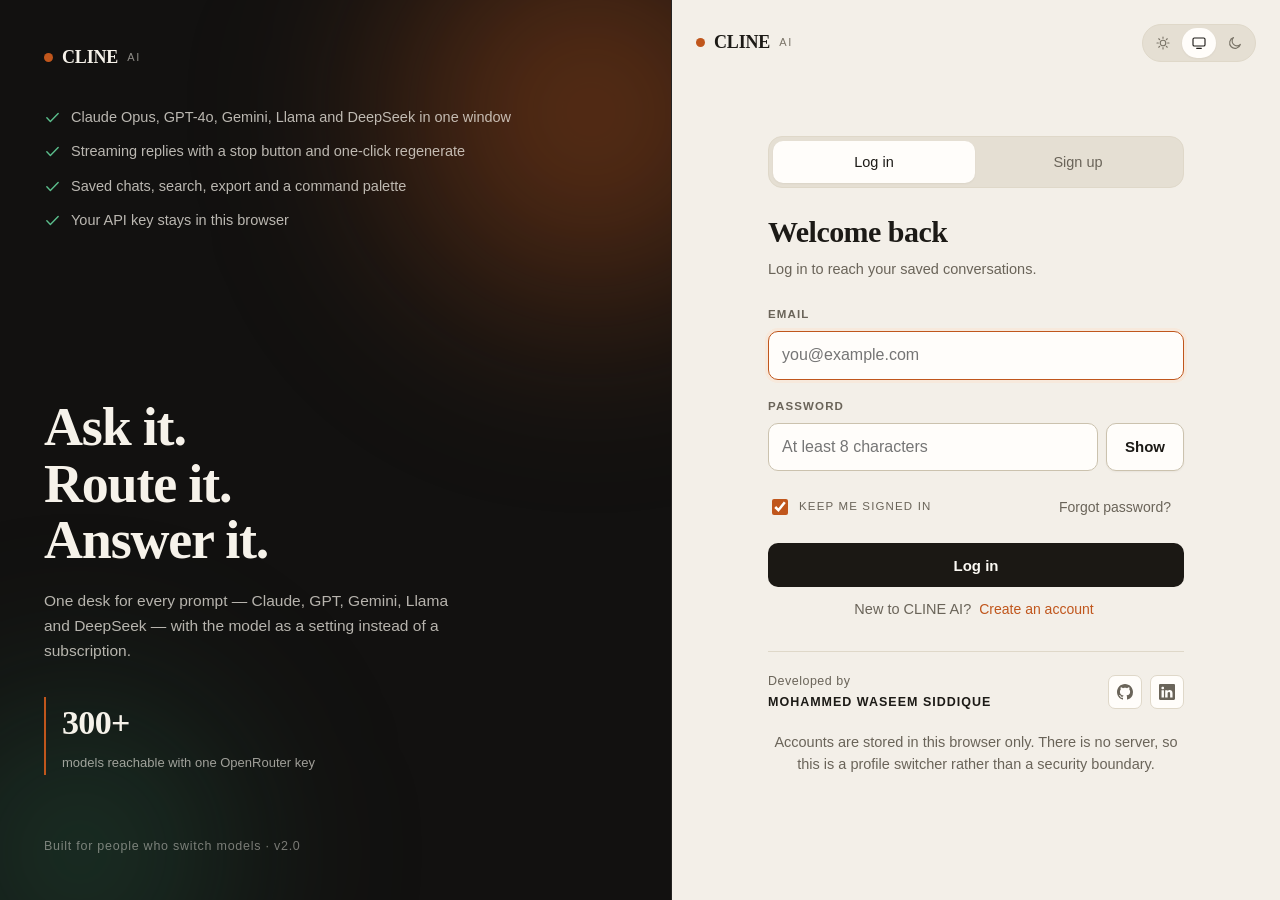
==== app.html @ dcaf340c "First Version" ====
<!doctype html>
<html lang="en">
<head>
<meta charset="utf-8" />
<meta name="viewport" content="width=device-width, initial-scale=1, viewport-fit=cover" />
<title>Workspace · CLINE AI</title>
<link rel="icon" href="data:image/svg+xml,%3Csvg xmlns='http://www.w3.org/2000/svg' viewBox='0 0 32 32'%3E%3Crect width='32' height='32' rx='7' fill='%23C0561C'/%3E%3Crect x='9' y='7' width='2.6' height='18' rx='1.3' fill='white'/%3E%3Crect x='15' y='12' width='8' height='2.6' rx='1.3' fill='white'/%3E%3Crect x='15' y='18' width='5' height='2.6' rx='1.3' fill='white'/%3E%3C/svg%3E" />
<link rel="stylesheet" href="assets/css/base.css" />
<link rel="stylesheet" href="assets/css/app.css" />
<script>(function(){try{var p=localStorage.getItem("cline.theme")||"system";var d=p==="dark"||(p==="system"&&matchMedia("(prefers-color-scheme: dark)").matches);document.documentElement.setAttribute("data-theme",d?"dark":"light");}catch(e){}})();</script>
</head>
<body>
<div class="splash" id="splash" aria-hidden="true">
  <div class="splash-mark"><span></span></div>
  <p>Cline AI</p>
</div>
<div class="shell" id="shell">
  <aside class="side" id="side" aria-label="Conversations">
    <div class="side-head">
      <a class="brand" href="index.html" style="padding:0 4px"><b>CLINE</b><span>AI</span></a>
      <div class="grow"></div>
      <button class="btn icon quiet" id="closeSide" type="button" aria-label="Close sidebar" title="Close sidebar">
        <svg viewBox="0 0 24 24" aria-hidden="true"><path d="M6 6l12 12M18 6L6 18"/></svg>
      </button>
    </div>
    <div class="side-pad">
      <button class="btn block sm" id="newChat" type="button">
        <svg viewBox="0 0 24 24" aria-hidden="true" style="width:15px;height:15px;fill:none;stroke:currentColor;stroke-width:2;stroke-linecap:round"><path d="M12 5v14M5 12h14"/></svg>
        New chat
      </button>
    </div>
    <div class="side-pad">
      <div class="search">
        <svg viewBox="0 0 24 24" aria-hidden="true"><circle cx="11" cy="11" r="6.5"/><path d="M16 16l4.5 4.5"/></svg>
        <label class="sr" for="searchChats">Search conversations</label>
        <input id="searchChats" type="search" placeholder="Search chats" autocomplete="off" />
      </div>
    </div>
    <div class="chats" id="chatList"></div>
    <div class="usage" id="usage">
      <div class="usage-top"><span>This workspace</span><b id="usageTokens">0</b></div>
      <div class="bar"><i id="usageBar"></i></div>
      <p class="usage-foot" id="usageFoot">0 messages across 0 chats</p>
    </div>
    <div class="side-foot">
      <div class="avatar" id="avatar">?</div>
      <div class="who"><b id="userName">—</b><span id="userEmail">—</span></div>
      <button class="btn icon quiet" id="openSettings" type="button" aria-label="Settings" title="Settings">
        <svg viewBox="0 0 24 24" aria-hidden="true"><circle cx="12" cy="12" r="3"/><path d="M19.4 15a1.7 1.7 0 0 0 .34 1.87l.06.06a2 2 0 1 1-2.83 2.83l-.06-.06A1.7 1.7 0 0 0 15 19.4a1.7 1.7 0 0 0-1 1.55V21a2 2 0 1 1-4 0v-.05A1.7 1.7 0 0 0 9 19.4a1.7 1.7 0 0 0-1.87.34l-.06.06a2 2 0 1 1-2.83-2.83l.06-.06A1.7 1.7 0 0 0 4.6 15a1.7 1.7 0 0 0-1.55-1H3a2 2 0 1 1 0-4h.05A1.7 1.7 0 0 0 4.6 9a1.7 1.7 0 0 0-.34-1.87l-.06-.06a2 2 0 1 1 2.83-2.83l.06.06A1.7 1.7 0 0 0 9 4.6a1.7 1.7 0 0 0 1-1.55V3a2 2 0 1 1 4 0v.05A1.7 1.7 0 0 0 15 4.6a1.7 1.7 0 0 0 1.87-.34l.06-.06a2 2 0 1 1 2.83 2.83l-.06.06A1.7 1.7 0 0 0 19.4 9v0a1.7 1.7 0 0 0 1.55 1H21a2 2 0 1 1 0 4h-.05a1.7 1.7 0 0 0-1.55 1z"/></svg>
      </button>
      <button class="btn icon quiet" id="signOut" type="button" aria-label="Sign out" title="Sign out">
        <svg viewBox="0 0 24 24" aria-hidden="true"><path d="M15 4h3a2 2 0 0 1 2 2v12a2 2 0 0 1-2 2h-3M10 8l-4 4 4 4M6 12h10"/></svg>
      </button>
    </div>
  </aside>

  <div class="main">
    <div class="top">
      <button class="btn icon quiet" id="toggleSide" type="button" aria-label="Toggle sidebar" title="Toggle sidebar">
        <svg viewBox="0 0 24 24" aria-hidden="true"><path d="M4 6h16M4 12h16M4 18h16"/></svg>
      </button>
      <span class="title" id="chatTitle">New chat</span>
      <button class="btn sm quiet" id="openPalette" type="button" title="Command palette">
        <span class="kbd" id="paletteKbd">⌘K</span>
      </button>
      <div class="theme-switch" id="themeSwitch" role="group" aria-label="Colour theme">
        <button type="button" data-theme-set="light" aria-label="Light theme"><svg viewBox="0 0 24 24" aria-hidden="true"><circle cx="12" cy="12" r="4.2"/><path d="M12 3v2M12 19v2M3 12h2M19 12h2M5.6 5.6l1.4 1.4M17 17l1.4 1.4M18.4 5.6L17 7M7 17l-1.4 1.4"/></svg></button>
        <button type="button" data-theme-set="system" aria-label="Match system theme"><svg viewBox="0 0 24 24" aria-hidden="true"><rect x="3" y="4.5" width="18" height="12" rx="2"/><path d="M8.5 20h7"/></svg></button>
        <button type="button" data-theme-set="dark" aria-label="Dark theme"><svg viewBox="0 0 24 24" aria-hidden="true"><path d="M20 14.2A8.2 8.2 0 1 1 9.8 4a6.6 6.6 0 0 0 10.2 10.2z"/></svg></button>
      </div>
      <button class="btn icon quiet" id="exportChat" type="button" aria-label="Export chat as Markdown" title="Export as Markdown">
        <svg viewBox="0 0 24 24" aria-hidden="true"><path d="M12 4v11M8 11l4 4 4-4M5 19h14"/></svg>
      </button>
    </div>

    <div class="scroll" id="scroll">
      <div class="welcome" id="welcome">
        <div class="needkey" id="needKey" hidden>
          <span>Add your OpenRouter API key to start chatting. It stays in this browser.</span>
          <button class="btn sm" type="button" id="needKeyBtn">Add key</button>
        </div>
        <h1 id="welcomeTitle">Ready when you are.</h1>
        <p>Pick a starting point, or just type below. Switch models any time — the conversation follows.</p>
        <div class="presets" id="presets"></div>
      </div>
      <div class="thread" id="thread" hidden></div>
      <button class="btn secondary sm jump" id="jump" type="button" hidden>Jump to latest</button>
    </div>

    <div class="foot">
      <div class="composer">
        <div class="alert" id="alert" role="alert" hidden>
          <p id="alertText"></p>
          <button type="button" id="alertClose">Dismiss</button>
        </div>
        <div class="box">
          <label class="sr" for="input">Message</label>
          <textarea id="input" rows="1" placeholder="Ask anything…"></textarea>
          <div class="controls">
            <label class="sr" for="modelPick">Model</label>
            <select class="model" id="modelPick"></select>
            <button class="btn sm quiet" id="regen" type="button" hidden title="Regenerate last reply">Regenerate</button>
            <div class="grow"></div>
            <span class="count" id="count">Enter to send</span>
            <button class="send" id="send" type="button">Send</button>
          </div>
        </div>
      </div>
    </div>
  </div>
</div>

<dialog id="settings" aria-labelledby="settingsTitle">
  <form class="sheet" id="settingsForm" method="dialog">
    <header>
      <div><h2 id="settingsTitle">Settings</h2><p>Saved in this browser for your account only.</p></div>
    </header>
    <div class="field">
      <label for="apiKey">OpenRouter API key</label>
      <div class="row">
        <input class="input mono" type="password" id="apiKey" placeholder="sk-or-v1-…" autocomplete="off" spellcheck="false" />
        <button class="btn secondary" type="button" id="revealKey" aria-pressed="false" style="min-width:74px">Show</button>
      </div>
      <p class="note">Create one at <a href="https://openrouter.ai/keys" target="_blank" rel="noopener noreferrer">openrouter.ai/keys</a>. Sent only to OpenRouter.</p>
    </div>
    <div class="field">
      <label for="modelSelect">Default model</label>
      <select class="input" id="modelSelect"></select>
    </div>
    <div class="field" id="customWrap" hidden>
      <label for="customModel">Model ID</label>
      <input class="input mono" type="text" id="customModel" placeholder="vendor/model-name" spellcheck="false" />
      <p class="note">Any ID from openrouter.ai/models.</p>
    </div>
    <div class="field">
      <label for="systemPrompt">System prompt</label>
      <textarea class="input" id="systemPrompt" placeholder="You are a helpful assistant."></textarea>
      <p class="note" id="personaRow" style="display:flex;flex-wrap:wrap;gap:6px;align-items:center">Presets:</p>
    </div>
    <div class="field">
      <label for="temp">Creativity <span class="note" style="display:inline" id="tempVal">0.7</span></label>
      <input type="range" id="temp" min="0" max="1.5" step="0.1" style="width:100%;accent-color:var(--accent)" />
    </div>
    <footer>
      <button class="btn danger" type="button" id="wipe">Delete all my data</button>
      <div class="grow"></div>
      <button class="btn secondary" type="button" id="cancelSettings">Cancel</button>
      <button class="btn" type="submit">Save</button>
    </footer>
  </form>
</dialog>

<dialog id="palette" aria-label="Command palette">
  <div class="p-in">
    <svg viewBox="0 0 24 24" aria-hidden="true" style="width:16px;height:16px;fill:none;stroke:var(--ink-3);stroke-width:1.8"><circle cx="11" cy="11" r="6.5"/><path d="M16 16l4.5 4.5"/></svg>
    <label class="sr" for="paletteInput">Search commands and chats</label>
    <input id="paletteInput" type="text" placeholder="Search chats or run a command…" autocomplete="off" />
    <span class="kbd">Esc</span>
  </div>
  <ul id="paletteList"></ul>
  <div class="none" id="paletteNone" hidden>Nothing matches that.</div>
</dialog>

<dialog id="shortcuts" aria-labelledby="shortcutsTitle">
  <div class="sheet">
    <header><div><h2 id="shortcutsTitle">Keyboard shortcuts</h2><p>Everything reachable without the mouse.</p></div></header>
    <div class="shortcuts" id="shortcutList"></div>
    <footer><div class="grow"></div><button class="btn" type="button" id="closeShortcuts">Done</button></footer>
  </div>
</dialog>

<div id="toasts"></div>
<script src="assets/js/core.js"></script>
<script src="assets/js/app.js"></script>
</body>
</html>
---- assets/css/base.css ----
/* CLINE AI — design tokens, primitives, shared components */
:root{
  --canvas:#F3EFE8; --surface:#EAE4D9; --raised:#FFFDFA; --sunken:#E5DFD3;
  --border:#DFD8C9; --border-strong:#CBC2AE;
  --ink:#1C1A16; --ink-2:#6A6459; --ink-3:#7A7468;
  --accent:#C0561C; --accent-hover:#A64814; --accent-ink:#FFFFFF; --accent-soft:#F7E9DC;
  --btn-ink:#1B1814; --btn-ink-hover:#332E27; --btn-ink-text:#FBF8F3;
  --good:#2F7D5B; --info:#4E7FB8; --danger:#B03D2C; --danger-soft:#F8E7E3;
  --shadow-1:0 1px 2px rgba(60,48,32,.06);
  --shadow-2:0 2px 4px rgba(60,48,32,.06),0 8px 24px rgba(60,48,32,.09);
  --shadow-3:0 2px 6px rgba(60,48,32,.08),0 18px 48px rgba(45,35,22,.16);
  --r-sm:7px; --r:10px; --r-lg:14px; --r-xl:20px;
  --sans:-apple-system,BlinkMacSystemFont,"Segoe UI",Roboto,Helvetica,Arial,sans-serif;
  --display:Georgia,"Iowan Old Style","Palatino Linotype","Book Antiqua",Palatino,"Times New Roman",serif;
  --mono:ui-monospace,SFMono-Regular,Menlo,Consolas,"Liberation Mono",monospace;
  --measure:46rem;
  --ease:cubic-bezier(.2,.7,.2,1);
  --fast:140ms; --mid:260ms; --slow:520ms;
}
:root[data-theme="dark"]{
  --canvas:#131211; --surface:#1B1A18; --raised:#201F1C; --sunken:#0C0B0A;
  --border:rgba(245,240,230,.12); --border-strong:rgba(245,240,230,.26);
  --ink:#F6F2EA; --ink-2:rgba(246,242,234,.70); --ink-3:rgba(246,242,234,.52);
  --accent:#E08347; --accent-hover:#EE9558; --accent-ink:#191510; --accent-soft:rgba(224,131,71,.15);
  --btn-ink:#F0EAE0; --btn-ink-hover:#FFFFFF; --btn-ink-text:#181510;
  --good:#5BBE8C; --info:#6D9DD6; --danger:#E8897A; --danger-soft:rgba(232,137,122,.13);
  --shadow-1:0 1px 2px rgba(0,0,0,.45);
  --shadow-2:0 2px 4px rgba(0,0,0,.45),0 8px 24px rgba(0,0,0,.5);
  --shadow-3:0 2px 6px rgba(0,0,0,.5),0 18px 48px rgba(0,0,0,.6);
}
*,*::before,*::after{box-sizing:border-box}
[hidden]{display:none !important}
html,body{height:100%}
html{-webkit-text-size-adjust:100%}
body{
  margin:0;background:var(--canvas);color:var(--ink);
  font:16px/1.55 var(--sans);-webkit-font-smoothing:antialiased;text-rendering:optimizeLegibility;
}
h1,h2,h3,h4{margin:0;font-weight:600;letter-spacing:-.018em;line-height:1.18}
.display,.hero h1,.sec-head h2,.welcome h1,.auth-card h1,.sheet h2,.stat b,.panel h2{font-family:var(--display);font-weight:600;letter-spacing:-.012em}
p{margin:0}
a{color:var(--accent)}
button,input,select,textarea{font:inherit;color:inherit}
:focus-visible{outline:2px solid var(--accent);outline-offset:2px;border-radius:4px}
.sr{position:absolute;width:1px;height:1px;overflow:hidden;clip:rect(0 0 0 0);white-space:nowrap}
.skip{position:absolute;left:12px;top:-60px;z-index:60;background:var(--raised);border:1px solid var(--border);border-radius:var(--r);padding:10px 14px;box-shadow:var(--shadow-2)}
.skip:focus{top:12px}

/* ---- buttons ---- */
.btn{
  display:inline-flex;align-items:center;justify-content:center;gap:8px;
  min-height:44px;padding:0 18px;border-radius:var(--r);
  border:1px solid transparent;background:var(--btn-ink);color:var(--btn-ink-text);
  font-size:15px;font-weight:550;cursor:pointer;text-decoration:none;white-space:nowrap;
  transition:background var(--fast) var(--ease),transform var(--fast) var(--ease),box-shadow var(--fast) var(--ease),border-color var(--fast) var(--ease),color var(--fast) var(--ease);
}
.btn:hover{background:var(--btn-ink-hover)}
.btn.accent{background:var(--accent);color:var(--accent-ink)}
.btn.accent:hover{background:var(--accent-hover)}
.btn:active{transform:translateY(1px)}
.btn[disabled]{opacity:.45;cursor:default;transform:none}
.btn.secondary{background:var(--raised);color:var(--ink);border-color:var(--border-strong);box-shadow:var(--shadow-1)}
.btn.secondary:hover{border-color:var(--ink-3);background:var(--surface)}
.btn.quiet{background:transparent;color:var(--ink-2);border-color:transparent;box-shadow:none}
.btn.quiet:hover{background:var(--surface);color:var(--ink)}
.btn.sm{min-height:36px;padding:0 12px;font-size:14px;font-weight:500}
.btn.icon{min-width:40px;min-height:40px;padding:0;border-radius:var(--r-sm)}
.btn.block{width:100%}
.btn.danger{background:transparent;color:var(--danger);border-color:transparent}
.btn.danger:hover{background:var(--danger-soft)}

/* ---- fields ---- */
.field{margin-bottom:18px}
.field > label{display:block;font-size:11.5px;font-weight:600;letter-spacing:.1em;text-transform:uppercase;color:var(--ink-2);margin-bottom:7px}
.field .note{margin-top:6px;font-size:13px;color:var(--ink-3)}
.field .note.err{color:var(--danger)}
.input,select.input,textarea.input{
  width:100%;min-height:46px;padding:11px 13px;
  background:var(--raised);color:var(--ink);
  border:1px solid var(--border-strong);border-radius:var(--r);
  transition:border-color var(--fast) var(--ease),box-shadow var(--fast) var(--ease);
}
.input:focus,select.input:focus,textarea.input:focus{outline:none;border-color:var(--accent);box-shadow:0 0 0 3px var(--accent-soft)}
textarea.input{min-height:92px;resize:vertical;line-height:1.5}
.input.mono{font-family:var(--mono);font-size:13.5px}
.row{display:flex;gap:8px}
.row .input{flex:1;min-width:0}
.seg{display:inline-flex;background:var(--sunken);border:1px solid var(--border);border-radius:var(--r);padding:3px;gap:2px}
.seg button{
  min-height:34px;padding:0 12px;border:0;border-radius:var(--r-sm);background:transparent;
  color:var(--ink-2);font-size:13.5px;cursor:pointer;transition:background var(--fast),color var(--fast);
}
.seg button:hover{color:var(--ink)}
.seg button[aria-pressed="true"]{background:var(--raised);color:var(--ink);box-shadow:var(--shadow-1)}

/* ---- dialogs ---- */
dialog{
  width:min(34rem,calc(100vw - 28px));max-height:min(88dvh,46rem);overflow:auto;padding:0;
  background:var(--raised);color:var(--ink);
  border:1px solid var(--border);border-radius:var(--r-lg);box-shadow:var(--shadow-3);
}
dialog::backdrop{background:rgba(10,12,18,.5);backdrop-filter:blur(2px)}
.sheet{padding:22px}
.sheet header{display:flex;align-items:flex-start;gap:12px;margin-bottom:18px}
.sheet header div{flex:1}
.sheet h2{font-size:18px}
.sheet header p{margin-top:4px;font-size:13.5px;color:var(--ink-2)}
.sheet footer{display:flex;align-items:center;gap:10px;margin-top:22px}
.sheet footer .grow{flex:1}
@media (prefers-reduced-motion: no-preference){
  dialog[open]{animation:pop var(--mid) var(--ease)}
  dialog[open]::backdrop{animation:fade var(--mid) var(--ease)}
}
@keyframes pop{from{opacity:0;transform:translateY(10px) scale(.985)}}
@keyframes fade{from{opacity:0}}

/* ---- toasts ---- */
#toasts{position:fixed;z-index:80;bottom:18px;left:50%;transform:translateX(-50%);display:flex;flex-direction:column;gap:8px;width:min(26rem,calc(100vw - 24px));pointer-events:none}
.toast{
  display:flex;gap:10px;align-items:center;
  background:var(--raised);border:1px solid var(--border);border-left:3px solid var(--accent);
  border-radius:var(--r);padding:11px 14px;font-size:14px;box-shadow:var(--shadow-2);pointer-events:auto;
}
.toast.good{border-left-color:var(--good)}
.toast.bad{border-left-color:var(--danger)}
@media (prefers-reduced-motion: no-preference){.toast{animation:slide var(--mid) var(--ease)}}
@keyframes slide{from{opacity:0;transform:translateY(12px)}}

/* ---- theme switch ---- */
.theme-switch{display:inline-flex;align-items:center;gap:2px;background:var(--sunken);border:1px solid var(--border);border-radius:999px;padding:3px}
.theme-switch button{
  width:34px;height:30px;display:grid;place-items:center;border:0;border-radius:999px;
  background:transparent;color:var(--ink-3);cursor:pointer;transition:background var(--fast),color var(--fast)
}
.theme-switch button:hover{color:var(--ink)}
.theme-switch button[aria-pressed="true"]{background:var(--raised);color:var(--ink);box-shadow:var(--shadow-1)}
.theme-switch svg{width:16px;height:16px;fill:none;stroke:currentColor;stroke-width:1.7;stroke-linecap:round;stroke-linejoin:round}

/* ---- brand + code copy ---- */
.brand{display:inline-flex;align-items:center;gap:9px;text-decoration:none;color:var(--ink)}
.brand::before{content:"";width:9px;height:9px;border-radius:50%;background:var(--accent);flex:0 0 auto}
.brand b{font-family:var(--display);font-size:18px;font-weight:600;letter-spacing:-.01em}
.brand span{font-size:11px;letter-spacing:.16em;color:var(--ink-3);text-transform:uppercase}
.copy-code{
  background:transparent;border:1px solid var(--border);border-radius:5px;
  padding:3px 9px;font-size:11.5px;color:var(--ink-3);cursor:pointer;
  transition:color var(--fast),border-color var(--fast),background var(--fast)
}
.copy-code:hover{color:var(--ink);border-color:var(--border-strong);background:var(--raised)}

/* ---- splash ---- */
.splash{
  position:fixed;inset:0;z-index:120;display:grid;place-content:center;justify-items:center;gap:26px;
  background:var(--canvas);
}
.splash.out{opacity:0;pointer-events:none;transition:opacity 260ms var(--ease)}
.splash-mark{
  width:62px;height:62px;border-radius:50%;
  border:1.5px solid var(--border-strong);border-top-color:var(--accent);
  display:grid;place-items:center;
}
.splash-mark span{width:11px;height:11px;border-radius:50%;background:var(--accent);display:block}
@media (prefers-reduced-motion: no-preference){
  .splash-mark{animation:spin 900ms linear infinite}
  .splash-mark span{animation:breathe 1.4s var(--ease) infinite}
}
@keyframes spin{to{transform:rotate(360deg)}}
@keyframes breathe{50%{transform:scale(.72);opacity:.6}}
.splash p{
  font-family:var(--display);font-size:16.5px;letter-spacing:.34em;text-transform:uppercase;
  color:var(--ink-3);margin:0;padding-left:.34em
}
---- assets/css/app.css ----
/* CLINE AI — workspace */
/* app.css is loaded only by app.html, so the document itself never scrolls:
   the transcript is the only scroll container. */
html,body{height:100%;overflow:hidden}
.shell{
  display:grid;grid-template-columns:272px 1fr;grid-template-rows:minmax(0,1fr);
  height:100dvh;max-height:100dvh;overflow:hidden
}
.shell.collapsed{grid-template-columns:0 1fr}

/* ---- sidebar ---- */
.side{
  display:flex;flex-direction:column;min-width:0;min-height:0;overflow:hidden;
  background:var(--surface);border-right:1px solid var(--border);
}
.side-head{display:flex;align-items:center;gap:8px;padding:12px 12px 8px}
.side-head .grow{flex:1;min-width:0}
.side-pad{padding:4px 12px 10px}
.search{position:relative}
.search input{width:100%;min-height:38px;padding:8px 12px 8px 32px;font-size:14px;background:var(--raised);border:1px solid var(--border);border-radius:var(--r-sm);color:var(--ink)}
.search input:focus{outline:none;border-color:var(--accent);box-shadow:0 0 0 3px var(--accent-soft)}
.search svg{position:absolute;left:10px;top:50%;transform:translateY(-50%);width:14px;height:14px;fill:none;stroke:var(--ink-3);stroke-width:1.8;pointer-events:none}
.chats{flex:1 1 auto;min-height:0;overflow-y:auto;padding:4px 8px 8px}
.chats-label{padding:8px 4px 6px;font-size:11px;font-weight:600;letter-spacing:.14em;color:var(--ink-3)}
.chat-item{
  position:relative;display:flex;align-items:center;gap:8px;width:100%;
  padding:9px 8px;border:0;border-radius:var(--r-sm);background:transparent;color:var(--ink-2);
  text-align:left;cursor:pointer;font-size:14px;transition:background var(--fast),color var(--fast)
}
.chat-item:hover{background:var(--raised);color:var(--ink)}
.chat-item[aria-current="true"]{background:var(--raised);color:var(--ink);box-shadow:var(--shadow-1)}
.chat-item .t{flex:1;min-width:0;overflow:hidden;text-overflow:ellipsis;white-space:nowrap}
.chat-item .x{
  flex:0 0 auto;width:26px;height:26px;display:grid;place-items:center;border:0;border-radius:5px;
  background:transparent;color:var(--ink-3);cursor:pointer;opacity:0;transition:opacity var(--fast),color var(--fast),background var(--fast)
}
.chat-item:hover .x,.chat-item .x:focus-visible{opacity:1}
.chat-item .x:hover{background:var(--sunken);color:var(--danger)}
@media (hover:none){.chat-item .x{opacity:1}}
.empty-list{padding:16px 8px;font-size:13.5px;color:var(--ink-3)}

.usage{margin:0 12px 10px;padding:12px;background:var(--raised);border:1px solid var(--border);border-radius:var(--r)}
.usage-top{display:flex;justify-content:space-between;font-size:11px;font-weight:600;letter-spacing:.1em;text-transform:uppercase;color:var(--ink-3);margin-bottom:8px}
.usage-top b{font-variant-numeric:tabular-nums;letter-spacing:.04em;color:var(--ink-2)}
.bar{height:5px;border-radius:999px;background:var(--sunken);overflow:hidden}
.bar i{display:block;height:100%;width:0;background:var(--accent);transition:width var(--slow) var(--ease)}
.usage-foot{margin-top:8px;font-size:11.5px;color:var(--ink-3)}

.side-foot{border-top:1px solid var(--border);padding:10px 12px;display:flex;align-items:center;gap:10px}
.avatar{width:32px;height:32px;flex:0 0 auto;border-radius:50%;display:grid;place-items:center;background:var(--accent);color:var(--accent-ink);font-size:13px;font-weight:600}
.who{flex:1;min-width:0}
.who b{display:block;font-size:13.5px;font-weight:550;overflow:hidden;text-overflow:ellipsis;white-space:nowrap}
.who span{display:block;font-size:12px;color:var(--ink-3);overflow:hidden;text-overflow:ellipsis;white-space:nowrap}

/* ---- main ---- */
.main{display:flex;flex-direction:column;min-width:0;min-height:0;background:var(--canvas)}
.top{flex:0 0 auto;display:flex;align-items:center;gap:10px;padding:10px 16px;border-bottom:1px solid var(--border);min-height:58px}
.top .title{flex:1;min-width:0;font-family:var(--display);font-size:16px;font-weight:600;overflow:hidden;text-overflow:ellipsis;white-space:nowrap}
.top .btn.icon svg,.side .btn.icon svg{width:17px;height:17px;fill:none;stroke:currentColor;stroke-width:1.8;stroke-linecap:round;stroke-linejoin:round}
.kbd{font-family:var(--mono);font-size:11px;border:1px solid var(--border);border-bottom-width:2px;border-radius:5px;padding:2px 5px;color:var(--ink-3);background:var(--surface)}

.scroll{flex:1 1 auto;min-height:0;overflow-y:auto;overscroll-behavior:contain;position:relative}
.thread{max-width:var(--measure);margin:0 auto;padding:28px 20px 24px}
.msg{position:relative;padding-left:22px;border-left:1px solid var(--border-strong);margin-bottom:26px}
.msg.user{border-left-color:var(--accent)}
.msg.user .body{color:var(--ink)}
@media (prefers-reduced-motion: no-preference){.msg{animation:msgin var(--mid) var(--ease)}}
@keyframes msgin{from{opacity:0;transform:translateY(8px)}}
.msg .who-line{display:flex;align-items:center;gap:8px;font-size:12.5px;color:var(--ink-3);margin-bottom:6px}
.msg.user .who-line{color:var(--accent)}
.msg .who-line .mid{font-family:var(--mono);font-size:11.5px}
.body{font-size:16px;line-height:1.62;overflow-wrap:anywhere}
.body p{margin:0 0 .75em}
.body p:last-child{margin-bottom:0}
.body ul,.body ol{margin:0 0 .75em;padding-left:1.25em}
.body li{margin:.2em 0}
.body h3{font-size:1.05em;margin:1em 0 .4em}
.body code{font-family:var(--mono);font-size:.875em;background:var(--surface);border:1px solid var(--border);border-radius:4px;padding:.08em .32em}
.body pre{margin:0 0 .75em;background:var(--surface);border:1px solid var(--border);border-radius:var(--r);overflow:hidden}
.body pre .pre-top{display:flex;align-items:center;justify-content:space-between;padding:6px 8px 6px 12px;border-bottom:1px solid var(--border)}
.body pre .lang{font-family:var(--mono);font-size:11px;color:var(--ink-3)}
.body pre code{display:block;padding:12px 14px;background:none;border:0;font-size:13px;line-height:1.55;overflow-x:auto}
.caret{display:inline-block;width:.5em;height:1.05em;vertical-align:-.18em;background:var(--accent);margin-left:2px}
@media (prefers-reduced-motion: no-preference){.caret{animation:blink 1.1s steps(2,start) infinite}}
@keyframes blink{50%{opacity:0}}
.tools{display:flex;gap:2px;margin-top:8px;height:30px}
.tools button{background:none;border:0;padding:4px 8px;border-radius:5px;cursor:pointer;font-size:12.5px;color:var(--ink-3);transition:color var(--fast),background var(--fast)}
.tools button:hover{color:var(--ink);background:var(--surface)}
.msg:not(:hover) .tools{opacity:0;transition:opacity var(--fast)}
.msg:focus-within .tools{opacity:1}
@media (hover:none){.msg:not(:hover) .tools{opacity:1}}
.typing{display:inline-flex;gap:4px;align-items:center;height:22px}
.typing i{width:5px;height:5px;border-radius:50%;background:var(--ink-3)}
@media (prefers-reduced-motion: no-preference){
  .typing i{animation:bounce 1.1s var(--ease) infinite}
  .typing i:nth-child(2){animation-delay:.14s}
  .typing i:nth-child(3){animation-delay:.28s}
}
@keyframes bounce{0%,60%,100%{transform:translateY(0);opacity:.45}30%{transform:translateY(-4px);opacity:1}}

/* welcome */
.welcome{max-width:var(--measure);margin:0 auto;padding:48px 20px 24px}
.welcome h1{font-size:clamp(22px,3.4vw,28px);letter-spacing:-.02em}
.welcome > p{margin:10px 0 26px;color:var(--ink-2);max-width:34rem}
.needkey{display:flex;flex-wrap:wrap;gap:12px;align-items:center;margin-bottom:24px;padding:14px 16px;background:var(--accent-soft);border:1px solid var(--border);border-radius:var(--r);font-size:14.5px}
.needkey span{flex:1 1 15rem;min-width:0}
.presets{display:grid;grid-template-columns:repeat(2,1fr);gap:10px}
@media (max-width:620px){.presets{grid-template-columns:1fr}}
.preset{
  text-align:left;background:var(--raised);border:1px solid var(--border);border-radius:var(--r);
  padding:14px;cursor:pointer;min-height:56px;transition:transform var(--fast) var(--ease),border-color var(--fast),box-shadow var(--fast)
}
.preset:hover{transform:translateY(-2px);border-color:var(--border-strong);box-shadow:var(--shadow-1)}
.preset b{display:block;font-family:var(--display);font-size:15px;font-weight:600}
.preset span{display:block;margin-top:3px;font-size:13px;color:var(--ink-2)}

/* composer */
.foot{flex:0 0 auto;border-top:1px solid var(--border);background:var(--canvas);padding-bottom:env(safe-area-inset-bottom)}
.composer{max-width:var(--measure);margin:0 auto;padding:12px 20px 14px}
.alert{display:flex;gap:12px;align-items:flex-start;margin-bottom:10px;padding:10px 12px;background:var(--danger-soft);border:1px solid var(--danger);border-radius:var(--r);color:var(--danger);font-size:14px}
.alert p{flex:1}
.alert button{background:none;border:0;cursor:pointer;color:inherit;font-size:13px;padding:2px 4px;text-decoration:underline}
.box{border:1px solid var(--border-strong);border-radius:var(--r);background:var(--raised);transition:border-color var(--fast),box-shadow var(--fast)}
.box:focus-within{border-color:var(--accent);box-shadow:0 0 0 3px var(--accent-soft)}
.box textarea{display:block;width:100%;border:0;background:none;resize:none;padding:12px 14px 6px;font:16px/1.5 var(--sans);color:var(--ink);max-height:38vh}
.box textarea:focus{outline:none}
.box textarea::placeholder{color:var(--ink-3)}
.controls{display:flex;flex-wrap:wrap;align-items:center;gap:8px;padding:6px 8px 8px 10px}
.model{
  flex:0 1 auto;min-width:0;font-family:var(--mono);font-size:12.5px;color:var(--ink-2);background:var(--surface);
  border:1px solid var(--border);border-radius:var(--r-sm);padding:7px 8px;min-height:36px;max-width:min(52vw,17rem);cursor:pointer
}
.model:hover{border-color:var(--border-strong)}
.controls .grow{flex:1}
.count{font-size:12px;color:var(--ink-3);font-variant-numeric:tabular-nums}
@media (max-width:560px){.count{display:none}}
.send{min-height:44px;min-width:78px;padding:0 18px;background:var(--btn-ink);color:var(--btn-ink-text);border:1px solid transparent;border-radius:var(--r);font-size:15px;font-weight:550;cursor:pointer;transition:background var(--fast)}
.send:hover{background:var(--btn-ink-hover)}
.send[disabled]{opacity:.45;cursor:default}
.send.stop{background:var(--raised);color:var(--ink);border-color:var(--border-strong)}

/* jump to latest */
.jump{position:absolute;left:50%;bottom:16px;transform:translateX(-50%);z-index:5}

/* ---- mobile sidebar ---- */
.scrim{position:fixed;inset:0;z-index:44;background:rgba(10,12,18,.45);border:0}
@media (prefers-reduced-motion: no-preference){.scrim{animation:fade var(--fast) var(--ease)}}
@media (max-width:860px){
  .shell,.shell.collapsed{grid-template-columns:1fr}
  .side{position:fixed;z-index:45;inset:0 auto 0 0;width:min(300px,84vw);box-shadow:var(--shadow-3)}
  @media (prefers-reduced-motion: no-preference){.side{animation:slidein var(--mid) var(--ease)}}
  .shell.collapsed .side{display:none}
}
@media (min-width:861px){.scrim{display:none}}
@keyframes slidein{from{transform:translateX(-100%)}}

/* ---- command palette ---- */
#palette{width:min(36rem,calc(100vw - 24px));padding:0;border-radius:var(--r-lg);overflow:hidden}
#palette .p-in{display:flex;align-items:center;gap:10px;padding:14px 16px;border-bottom:1px solid var(--border)}
#palette input{flex:1;border:0;background:none;font-size:16px;color:var(--ink)}
#palette input:focus{outline:none}
#palette ul{list-style:none;margin:0;padding:6px;max-height:min(50vh,22rem);overflow-y:auto}
#palette li{border-radius:var(--r-sm)}
#palette li button{
  display:flex;align-items:center;gap:10px;width:100%;text-align:left;background:none;border:0;
  padding:10px 12px;border-radius:var(--r-sm);cursor:pointer;font-size:14.5px;color:var(--ink)
}
#palette li[aria-selected="true"] button,#palette li button:hover{background:var(--surface)}
#palette li small{margin-left:auto;color:var(--ink-3);font-size:12px}
#palette .none{padding:22px 16px;color:var(--ink-3);font-size:14px}
.shortcuts{display:grid;gap:2px}
.shortcuts div{display:flex;align-items:center;justify-content:space-between;gap:16px;padding:9px 0;border-bottom:1px solid var(--border);font-size:14px}
.shortcuts div:last-child{border-bottom:0}

@media (max-width:560px){
  .controls .grow{display:none}
  .controls .send{margin-left:auto}
  .top .kbd{display:none}
}

/* CampusPulse-style active nav pill + warm cards */
.chat-item[aria-current="true"]{background:var(--raised);border:1px solid var(--border)}
.side{background:var(--surface)}
.usage{box-shadow:var(--shadow-1)}
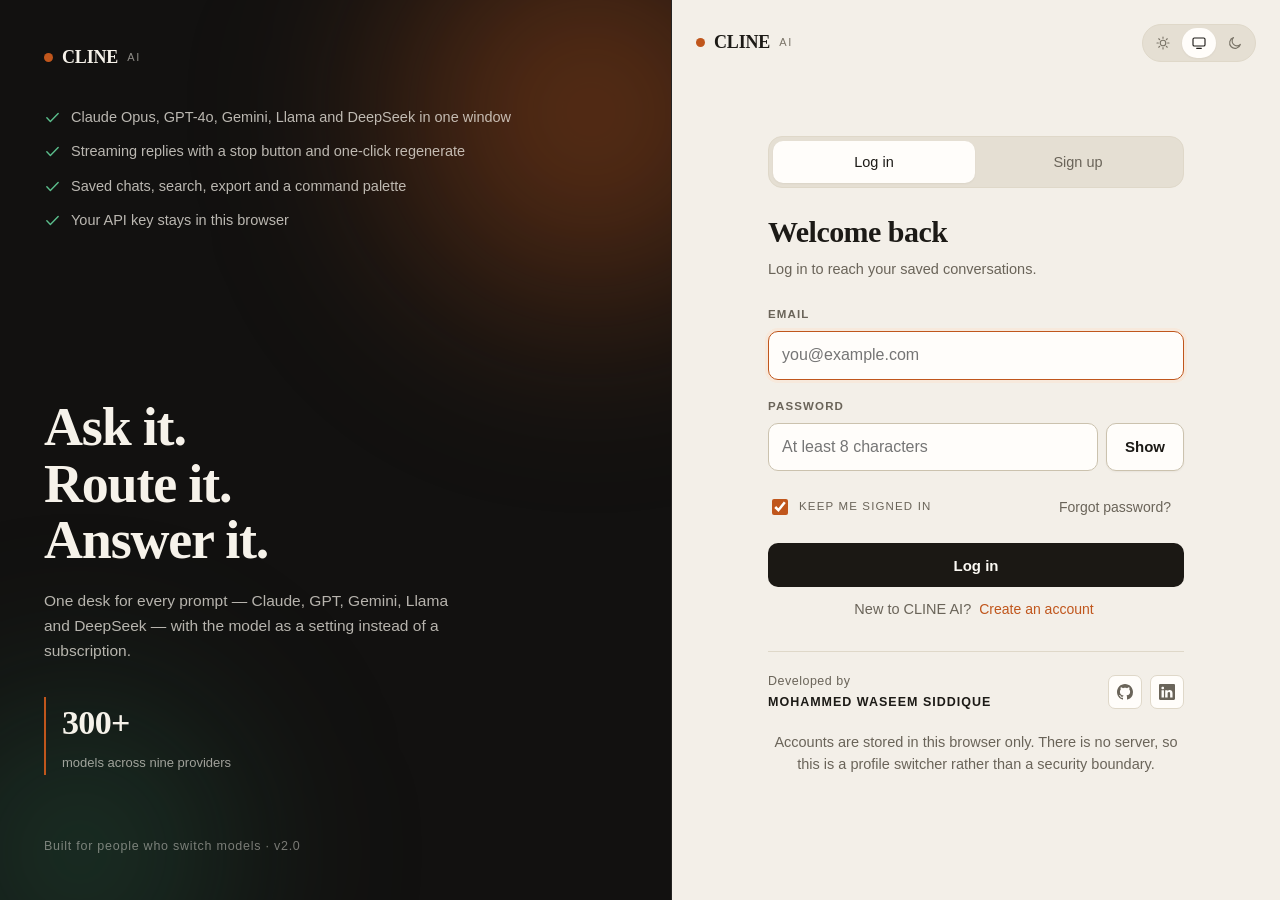
==== commit 48067e3d: "V2" ====
--- a/app.html
+++ b/app.html
@@ -76,7 +76,7 @@
     <div class="scroll" id="scroll">
       <div class="welcome" id="welcome">
         <div class="needkey" id="needKey" hidden>
-          <span>Add your OpenRouter API key to start chatting. It stays in this browser.</span>
+          <span id="needKeyText">Add your API key to start chatting. It stays in this browser.</span>
           <button class="btn sm" type="button" id="needKeyBtn">Add key</button>
         </div>
         <h1 id="welcomeTitle">Ready when you are.</h1>
@@ -97,8 +97,10 @@
           <label class="sr" for="input">Message</label>
           <textarea id="input" rows="1" placeholder="Ask anything…"></textarea>
           <div class="controls">
+            <label class="sr" for="providerPick">Provider</label>
+            <select class="model" id="providerPick" title="Provider"></select>
             <label class="sr" for="modelPick">Model</label>
-            <select class="model" id="modelPick"></select>
+            <select class="model" id="modelPick" title="Model"></select>
             <button class="btn sm quiet" id="regen" type="button" hidden title="Regenerate last reply">Regenerate</button>
             <div class="grow"></div>
             <span class="count" id="count">Enter to send</span>
@@ -116,12 +118,23 @@
       <div><h2 id="settingsTitle">Settings</h2><p>Saved in this browser for your account only.</p></div>
     </header>
     <div class="field">
-      <label for="apiKey">OpenRouter API key</label>
+      <label for="providerSelect">Provider</label>
+      <select class="input" id="providerSelect"></select>
+      <p class="note" id="providerNote"></p>
+    </div>
+    <div class="field">
+      <label for="apiKey" id="keyLabel">API key</label>
       <div class="row">
-        <input class="input mono" type="password" id="apiKey" placeholder="sk-or-v1-…" autocomplete="off" spellcheck="false" />
+        <input class="input mono" type="password" id="apiKey" placeholder="sk-…" autocomplete="off" spellcheck="false" />
         <button class="btn secondary" type="button" id="revealKey" aria-pressed="false" style="min-width:74px">Show</button>
       </div>
-      <p class="note">Create one at <a href="https://openrouter.ai/keys" target="_blank" rel="noopener noreferrer">openrouter.ai/keys</a>. Sent only to OpenRouter.</p>
+      <p class="note" id="keyNote"></p>
+      <p class="note" id="keyList"></p>
+    </div>
+    <div class="field">
+      <label for="baseUrl">API base URL</label>
+      <input class="input mono" type="text" id="baseUrl" placeholder="https://…" spellcheck="false" />
+      <p class="note">Optional. Leave blank for the provider default — set it for a proxy, Ollama or LM Studio.</p>
     </div>
     <div class="field">
       <label for="modelSelect">Default model</label>
@@ -129,8 +142,8 @@
     </div>
     <div class="field" id="customWrap" hidden>
       <label for="customModel">Model ID</label>
-      <input class="input mono" type="text" id="customModel" placeholder="vendor/model-name" spellcheck="false" />
-      <p class="note">Any ID from openrouter.ai/models.</p>
+      <input class="input mono" type="text" id="customModel" placeholder="model-name" spellcheck="false" />
+      <p class="note">Any model ID this provider accepts.</p>
     </div>
     <div class="field">
       <label for="systemPrompt">System prompt</label>
--- a/assets/css/app.css
+++ b/assets/css/app.css
@@ -128,8 +128,9 @@
 .controls{display:flex;flex-wrap:wrap;align-items:center;gap:8px;padding:6px 8px 8px 10px}
 .model{
   flex:0 1 auto;min-width:0;font-family:var(--mono);font-size:12.5px;color:var(--ink-2);background:var(--surface);
-  border:1px solid var(--border);border-radius:var(--r-sm);padding:7px 8px;min-height:36px;max-width:min(52vw,17rem);cursor:pointer
+  border:1px solid var(--border);border-radius:var(--r-sm);padding:7px 8px;min-height:36px;max-width:min(38vw,13rem);cursor:pointer
 }
+@media (max-width:560px){.model{max-width:42vw;font-size:12px;padding:7px 6px}}
 .model:hover{border-color:var(--border-strong)}
 .controls .grow{flex:1}
 .count{font-size:12px;color:var(--ink-3);font-variant-numeric:tabular-nums}
